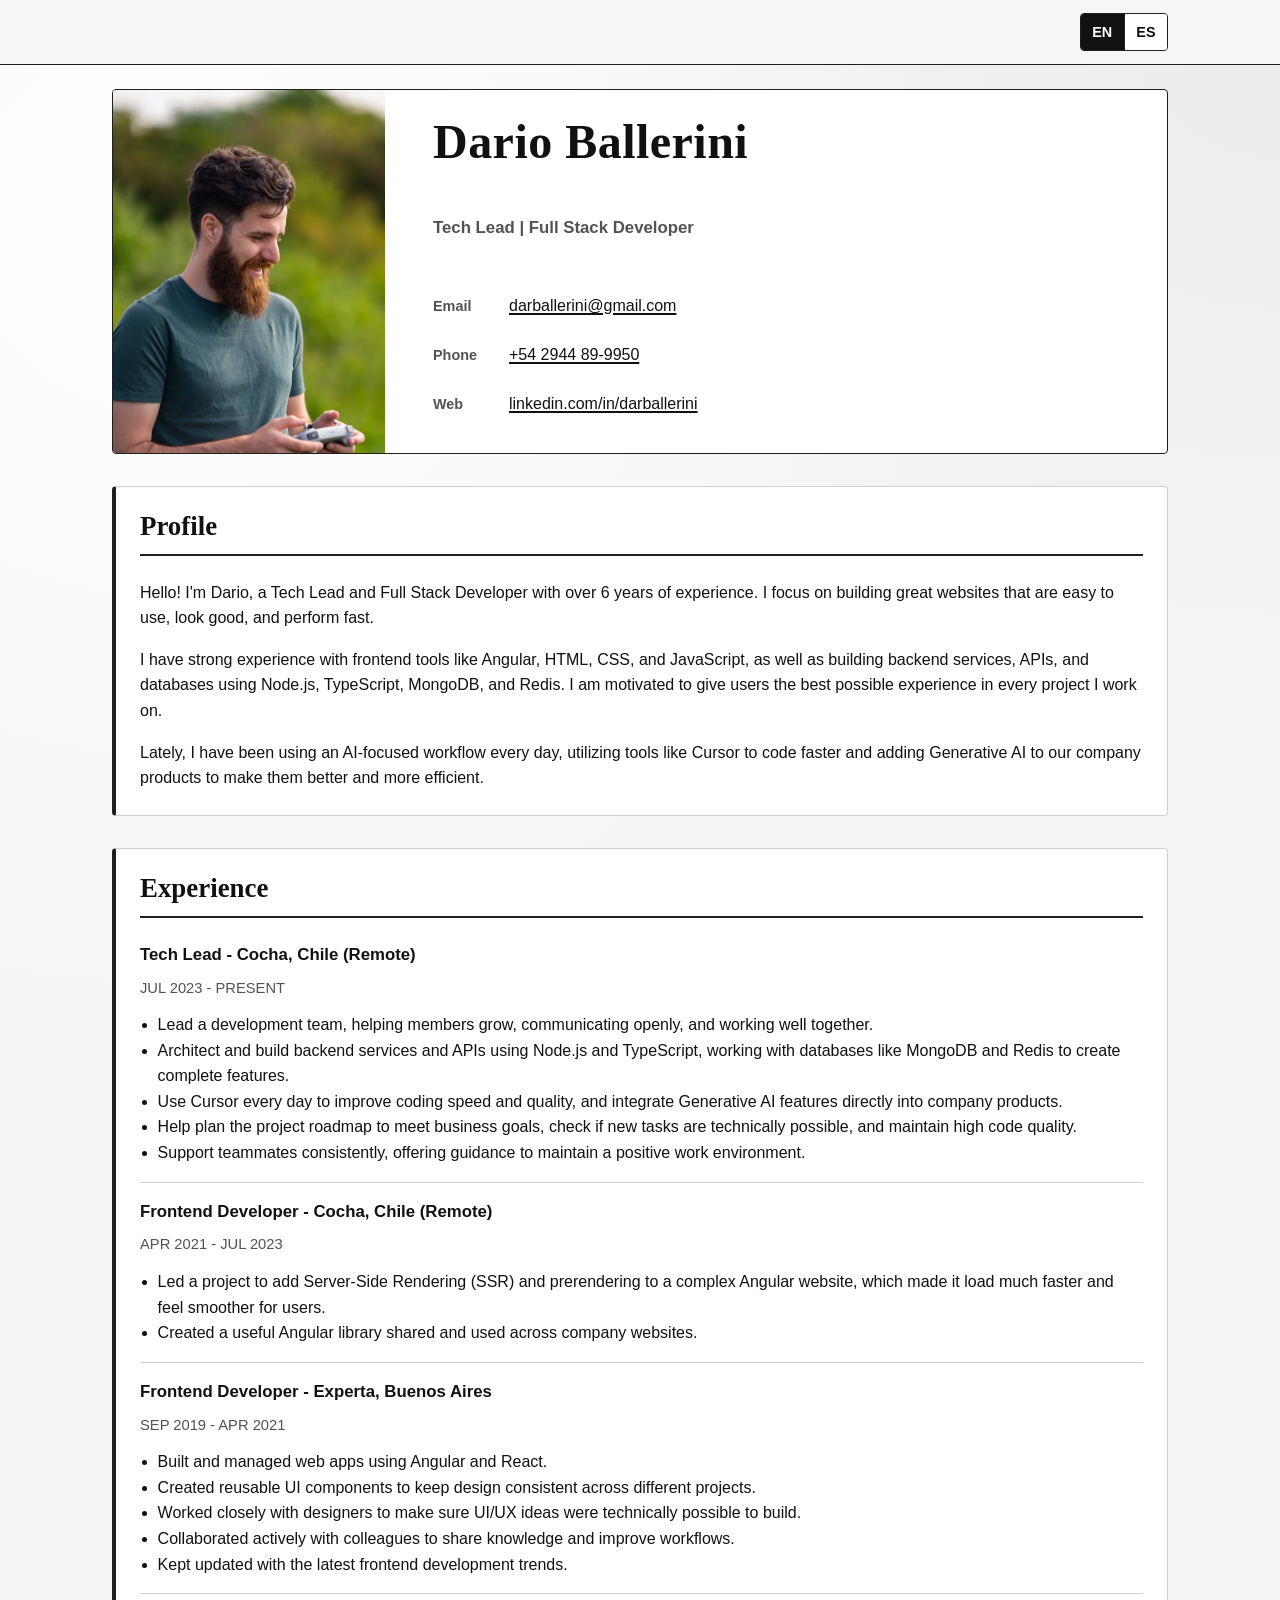
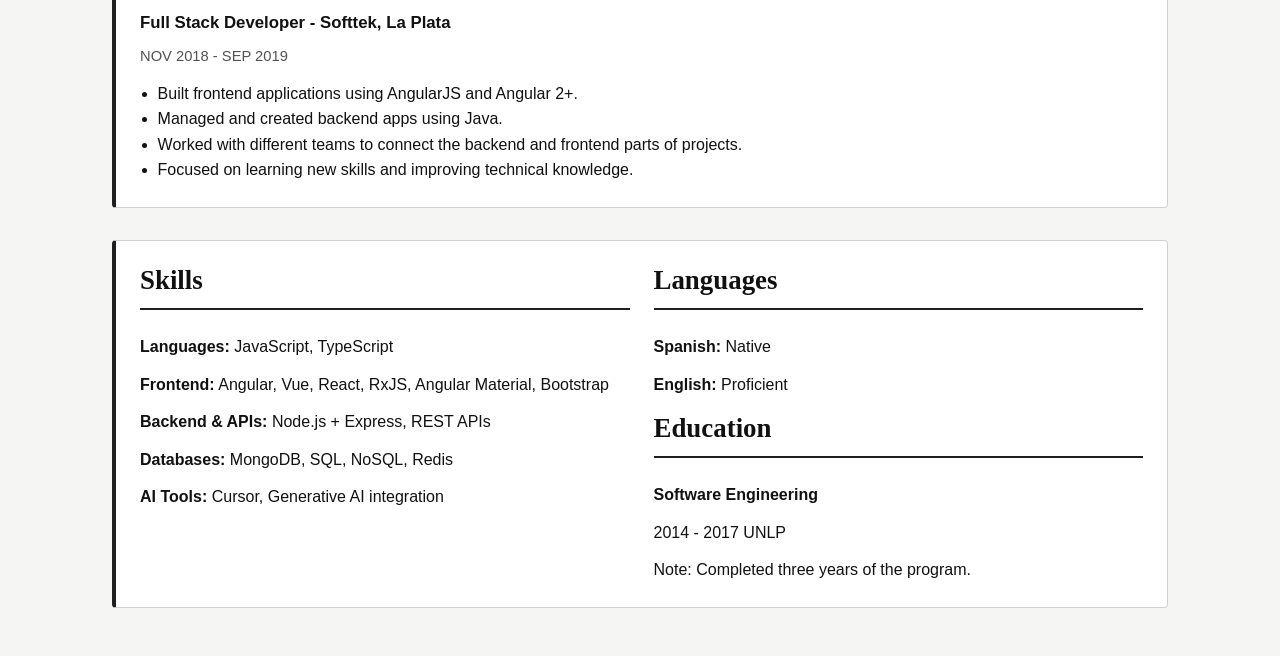
==== index.html @ 8b728a08 "feat: build bilingual resume site" ====
<!doctype html>
<html lang="en">
  <head>
    <meta charset="UTF-8" />
    <meta name="viewport" content="width=device-width, initial-scale=1" />
    <meta
      name="description"
      content="Dario Ballerini - Tech Lead and Full Stack Developer resume in English and Spanish."
    />
    <title>Dario Ballerini - Resume</title>
    <link rel="preload" as="image" href="./GOB04568.webp" type="image/webp" />
    <link rel="stylesheet" href="./styles/base.css" />
    <link rel="stylesheet" href="./styles/layout.css" />
  </head>
  <body>
    <a class="skip-link" href="#main">Skip to content</a>

    <header class="site-header" aria-label="Header">
      <div class="container header-inner">
        <div class="language-switch" role="group" aria-label="Language switch" data-i18n-aria-label="ui.languageSwitch">
          <button type="button" class="lang-btn" data-lang="en" aria-pressed="false">EN</button>
          <button type="button" class="lang-btn" data-lang="es" aria-pressed="false">ES</button>
        </div>
      </div>
    </header>

    <main id="main" class="container page" tabindex="-1">
      <section class="hero" aria-labelledby="hero-name">
        <img
          class="hero-photo"
          src="./GOB04568.webp"
          alt="Portrait of Dario Ballerini"
          width="1088"
          height="1633"
          loading="lazy"
          decoding="async"
        />

        <div class="hero-copy">
          <h1 id="hero-name" data-i18n="hero.name">Dario Ballerini</h1>
          <p class="role" data-i18n="hero.role">Tech Lead | Full Stack Developer</p>
          <ul class="contact-list" aria-label="Contact details">
            <li>
              <span class="label" data-i18n="contact.emailLabel">Email</span>
              <a data-i18n="contact.emailValue" href="mailto:darballerini@gmail.com">darballerini@gmail.com</a>
            </li>
            <li>
              <span class="label" data-i18n="contact.phoneLabel">Phone</span>
              <a data-i18n="contact.phoneValue" href="tel:+542944899950">+54 2944 89-9950</a>
            </li>
            <li>
              <span class="label" data-i18n="contact.webLabel">Web</span>
              <a
                data-i18n="contact.webValue"
                href="https://www.linkedin.com/in/darballerini/"
                target="_blank"
                rel="noreferrer"
              >
                linkedin.com/in/darballerini
              </a>
            </li>
          </ul>
        </div>
      </section>

      <section class="section" aria-labelledby="profile-title">
        <h2 id="profile-title" data-i18n="sections.profile">Profile</h2>
        <div id="profile-content" class="stack"></div>
      </section>

      <section class="section" aria-labelledby="experience-title">
        <h2 id="experience-title" data-i18n="sections.experience">Experience</h2>
        <div id="experience-content" class="stack"></div>
      </section>

      <section class="section two-column" aria-labelledby="skills-title">
        <div>
          <h2 id="skills-title" data-i18n="sections.skills">Skills</h2>
          <div id="skills-content" class="stack compact"></div>
        </div>

        <div class="stack">
          <div>
            <h2 id="languages-title" data-i18n="sections.languages">Languages</h2>
            <div id="languages-content" class="stack compact"></div>
          </div>
          <div>
            <h2 id="education-title" data-i18n="sections.education">Education</h2>
            <div id="education-content" class="stack compact"></div>
          </div>
        </div>
      </section>
    </main>

    <script src="./app.js" defer></script>
  </body>
</html>
---- styles/base.css ----
:root {
  --bg: #f5f5f3;
  --surface: #ffffff;
  --text: #111111;
  --muted: #525252;
  --line: #d0d0d0;
  --line-strong: #1f1f1f;
  --space-1: 0.5rem;
  --space-2: 0.75rem;
  --space-3: 1rem;
  --space-4: 1.5rem;
  --space-5: 2rem;
  --space-6: 3rem;
  --radius: 0.25rem;
  --font-body: "IBM Plex Sans", "Segoe UI", sans-serif;
  --font-head: "Newsreader", Georgia, serif;
}

* {
  box-sizing: border-box;
}

html,
body {
  margin: 0;
  padding: 0;
}

body {
  background:
    radial-gradient(circle at 12% 10%, #ffffff 0%, transparent 35%),
    radial-gradient(circle at 100% 0%, #ececea 0%, transparent 30%),
    var(--bg);
  color: var(--text);
  font-family: var(--font-body);
  line-height: 1.6;
}

h1,
h2,
h3 {
  font-family: var(--font-head);
  line-height: 1.15;
  margin: 0;
}

h1 {
  font-size: clamp(1.85rem, 4vw, 3rem);
  letter-spacing: 0.01em;
}

h2 {
  border-bottom: 2px solid var(--line-strong);
  font-size: clamp(1.25rem, 2.1vw, 1.75rem);
  margin-bottom: var(--space-4);
  padding-bottom: var(--space-2);
}

p {
  margin: 0;
}

ul {
  margin: 0;
  padding-left: 1.1rem;
}

a {
  color: inherit;
  text-decoration-thickness: 2px;
  text-underline-offset: 0.15em;
}

a:focus-visible,
button:focus-visible {
  outline: 3px solid #000;
  outline-offset: 2px;
}

.skip-link {
  background: #fff;
  border: 2px solid #000;
  color: #000;
  left: var(--space-3);
  padding: var(--space-2) var(--space-3);
  position: absolute;
  top: -200px;
  z-index: 100;
}

.skip-link:focus {
  top: var(--space-3);
}
---- styles/layout.css ----
.container {
  margin: 0 auto;
  max-width: 68rem;
  padding: 0 var(--space-3);
}

.site-header {
  backdrop-filter: blur(6px);
  background: color-mix(in oklab, var(--bg) 87%, #fff);
  border-bottom: 1px solid var(--line-strong);
  position: sticky;
  top: 0;
  z-index: 20;
}

.header-inner {
  align-items: center;
  display: flex;
  justify-content: flex-end;
  min-height: 4rem;
}

.brand {
  font-family: var(--font-head);
  font-size: 1.1rem;
  font-weight: 700;
}

.language-switch {
  border: 1px solid var(--line-strong);
  border-radius: var(--radius);
  display: inline-flex;
  overflow: hidden;
}

.lang-btn {
  appearance: none;
  background: #fff;
  border: 0;
  color: var(--text);
  cursor: pointer;
  font-size: 0.9rem;
  font-weight: 700;
  min-height: 2.3rem;
  min-width: 2.7rem;
}

.lang-btn + .lang-btn {
  border-left: 1px solid var(--line-strong);
}

.lang-btn[aria-pressed="true"] {
  background: #111;
  color: #fff;
}

.page {
  display: grid;
  gap: var(--space-5);
  padding-bottom: var(--space-6);
  padding-top: var(--space-4);
}

.hero {
  background: var(--surface);
  border: 1px solid var(--line-strong);
  border-radius: var(--radius);
  display: grid;
  gap: var(--space-4);
  overflow: hidden;
}

.hero-photo {
  aspect-ratio: 3 / 4;
  display: block;
  height: auto;
  max-height: 24rem;
  object-fit: cover;
  object-position: center 20%;
  width: 100%;
}

.hero-copy {
  display: grid;
  gap: var(--space-3);
  padding: var(--space-4);
}

.role {
  color: var(--muted);
  font-size: 1.05rem;
  font-weight: 600;
  margin-top: -0.35rem;
}

.contact-list {
  display: grid;
  gap: var(--space-2);
  list-style: none;
  padding: 0;
}

.contact-list li {
  align-items: baseline;
  column-gap: var(--space-2);
  display: grid;
  grid-template-columns: 4rem 1fr;
}

.label {
  color: var(--muted);
  font-size: 0.9rem;
  font-weight: 600;
}

.section {
  background: var(--surface);
  border: 1px solid var(--line);
  border-left: 4px solid var(--line-strong);
  border-radius: var(--radius);
  padding: var(--space-4);
}

.stack {
  display: grid;
  gap: var(--space-3);
}

.stack.compact {
  gap: var(--space-2);
}

.job {
  border-top: 1px solid var(--line);
  padding-top: var(--space-3);
}

.job:first-child {
  border-top: 0;
  padding-top: 0;
}

.job-header {
  display: grid;
  gap: var(--space-1);
  margin-bottom: var(--space-2);
}

.job-title {
  font-size: 1.05rem;
  font-weight: 700;
}

.job-meta {
  color: var(--muted);
  font-size: 0.92rem;
}

@media (min-width: 48rem) {
  .hero {
    align-items: stretch;
    grid-template-columns: minmax(12rem, 17rem) 1fr;
  }

  .hero-photo {
    height: 100%;
    max-height: none;
  }

  .two-column {
    column-gap: var(--space-4);
    display: grid;
    grid-template-columns: 1fr 1fr;
  }
}
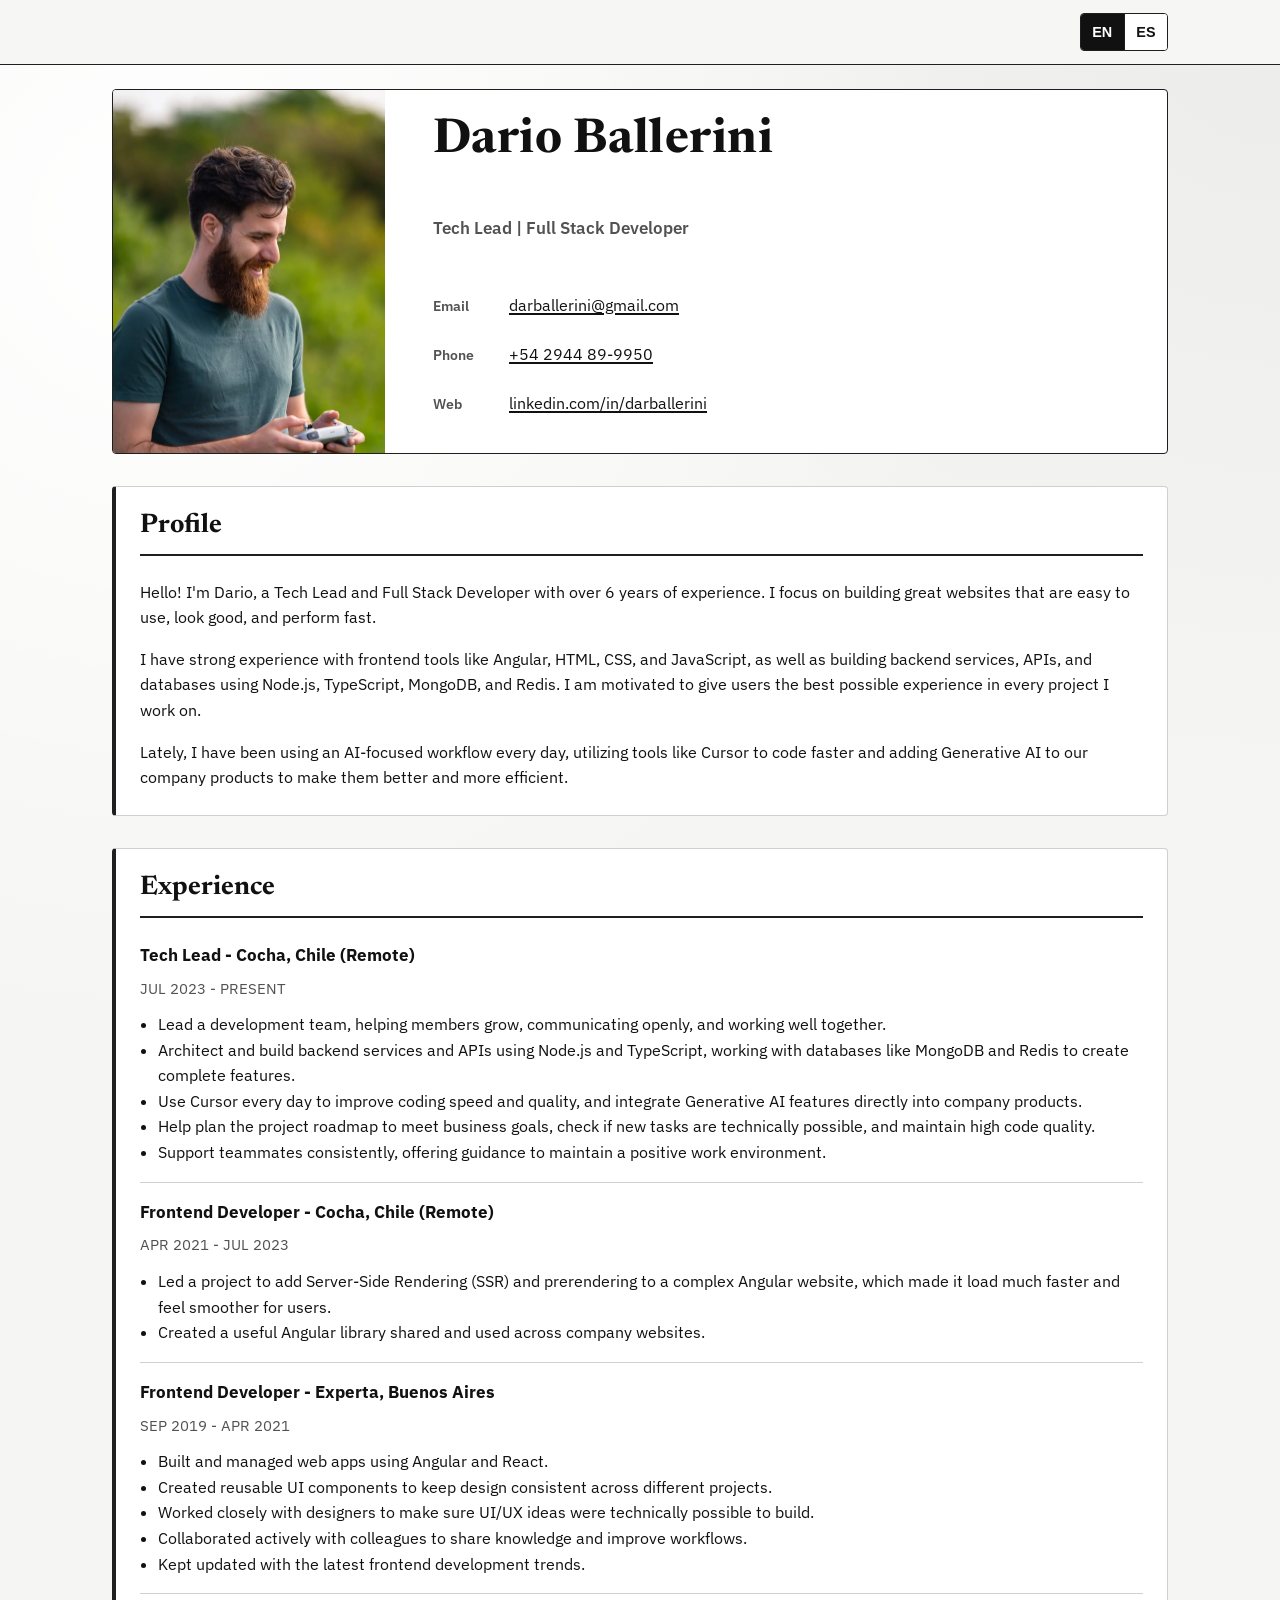
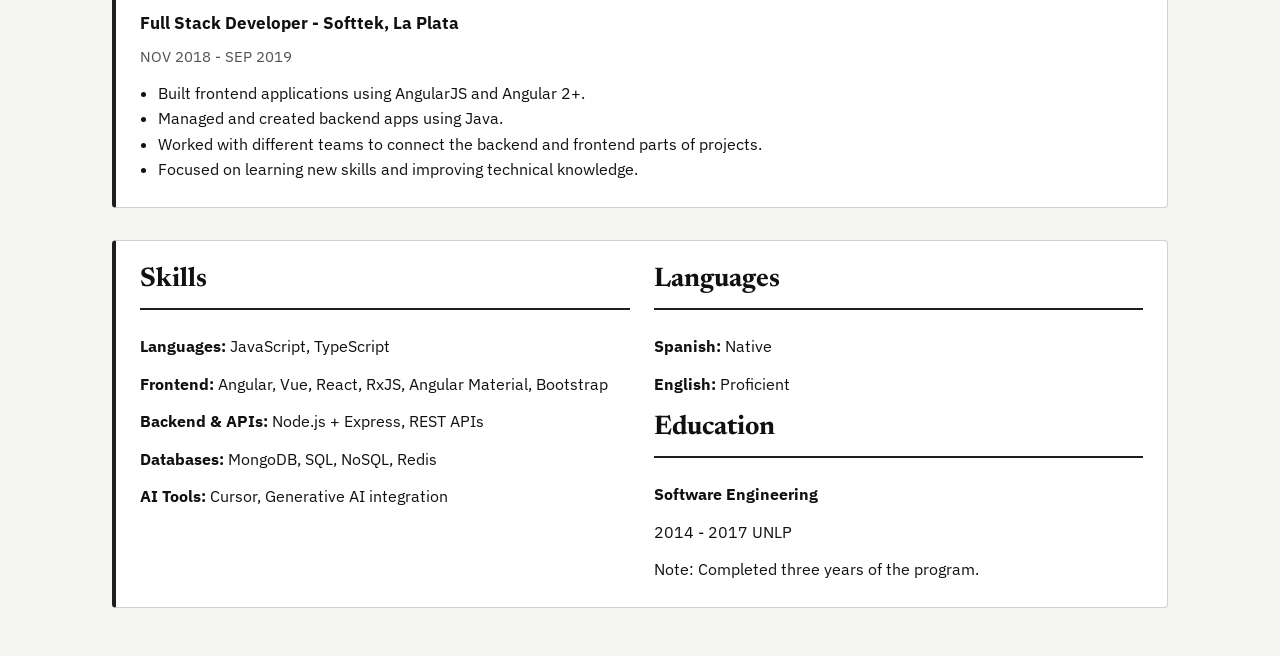
==== commit 534f4cdd: "feat: enhance font loading performance with preconnect and stylesheet links" ====
--- a/index.html
+++ b/index.html
@@ -8,7 +8,17 @@
       content="Dario Ballerini - Tech Lead and Full Stack Developer resume in English and Spanish."
     />
     <title>Dario Ballerini - Resume</title>
+    <link rel="icon" href="./favicon.svg" type="image/svg+xml" />
+    <link rel="icon" href="./favicon-32x32.png" sizes="32x32" />
+    <link rel="icon" href="./favicon-16x16.png" sizes="16x16" />
+    <link rel="apple-touch-icon" href="./apple-touch-icon.png" sizes="180x180" />
     <link rel="preload" as="image" href="./GOB04568.webp" type="image/webp" />
+    <link rel="preconnect" href="https://fonts.googleapis.com" />
+    <link rel="preconnect" href="https://fonts.gstatic.com" crossorigin />
+    <link
+      rel="stylesheet"
+      href="https://fonts.googleapis.com/css2?family=IBM+Plex+Sans:wght@400;600;700&family=Newsreader:opsz,wght@6..72,700&display=swap"
+    />
     <link rel="stylesheet" href="./styles/base.css" />
     <link rel="stylesheet" href="./styles/layout.css" />
   </head>
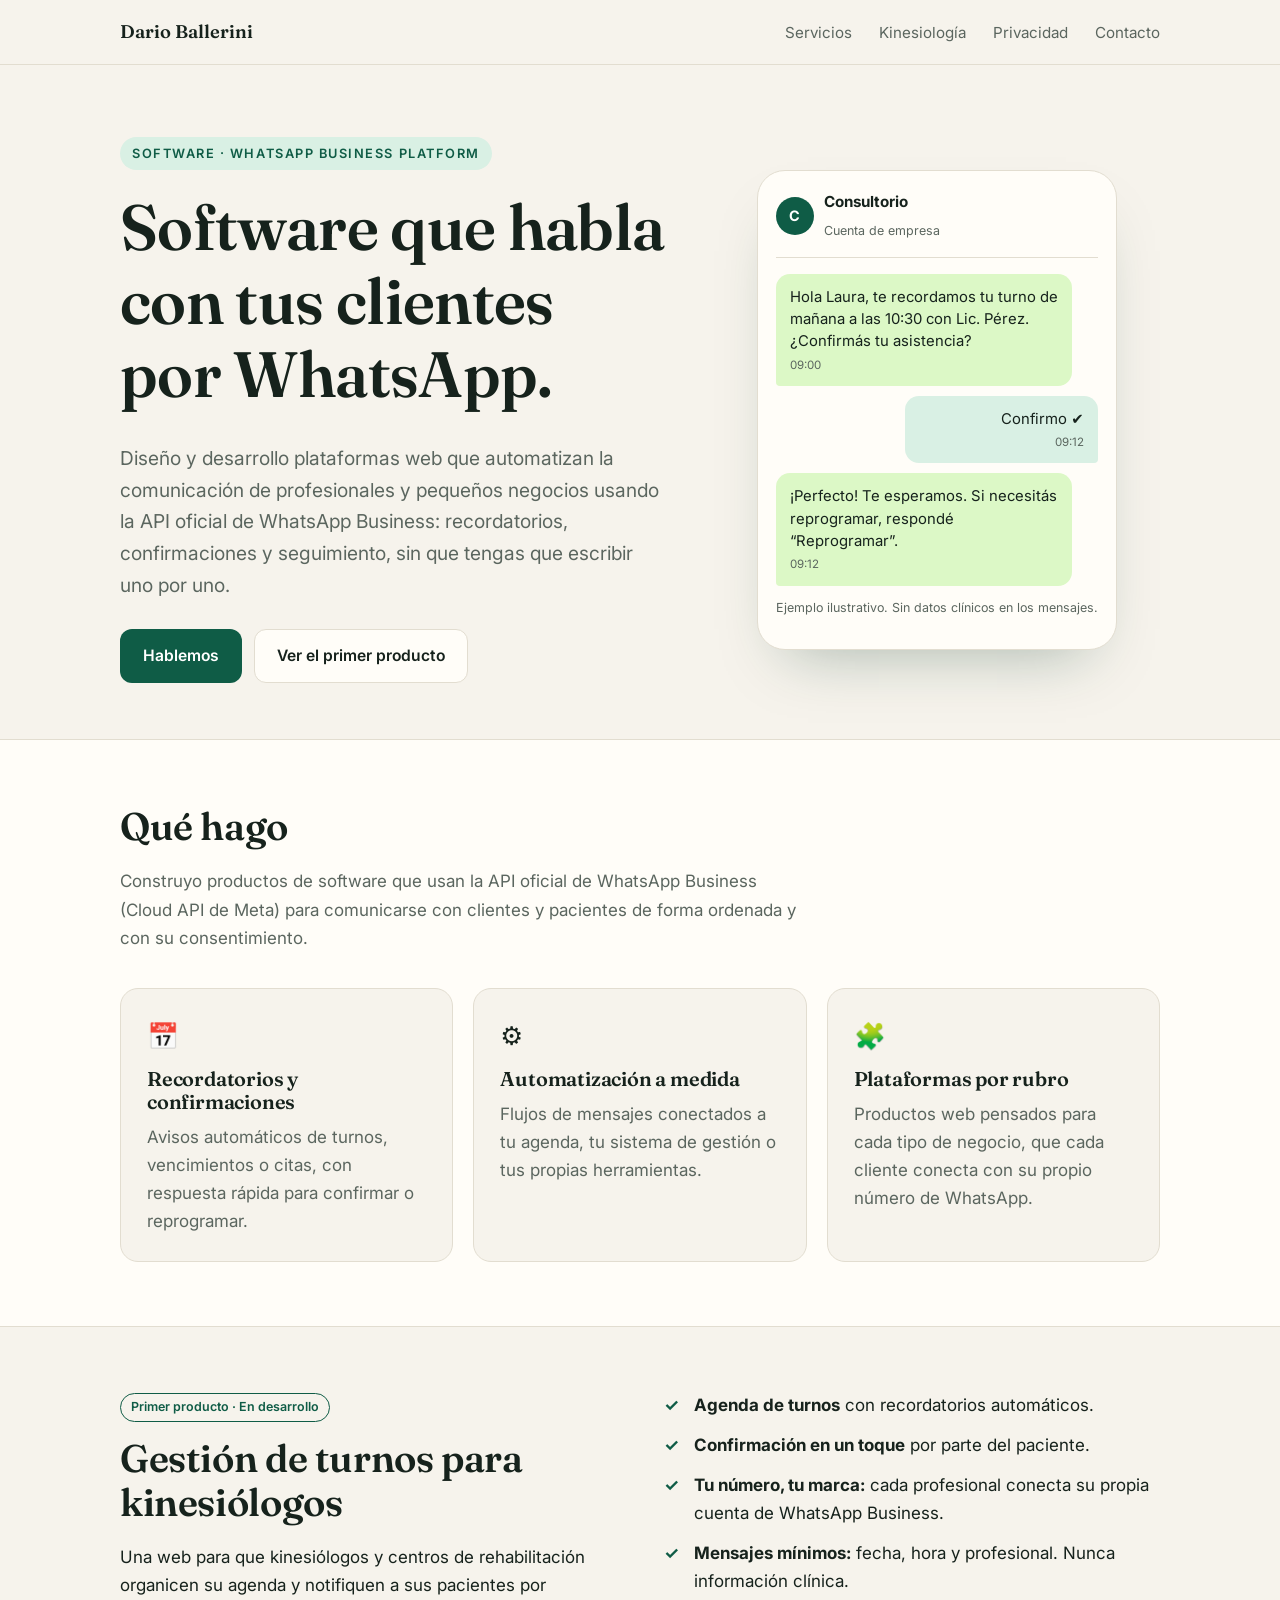
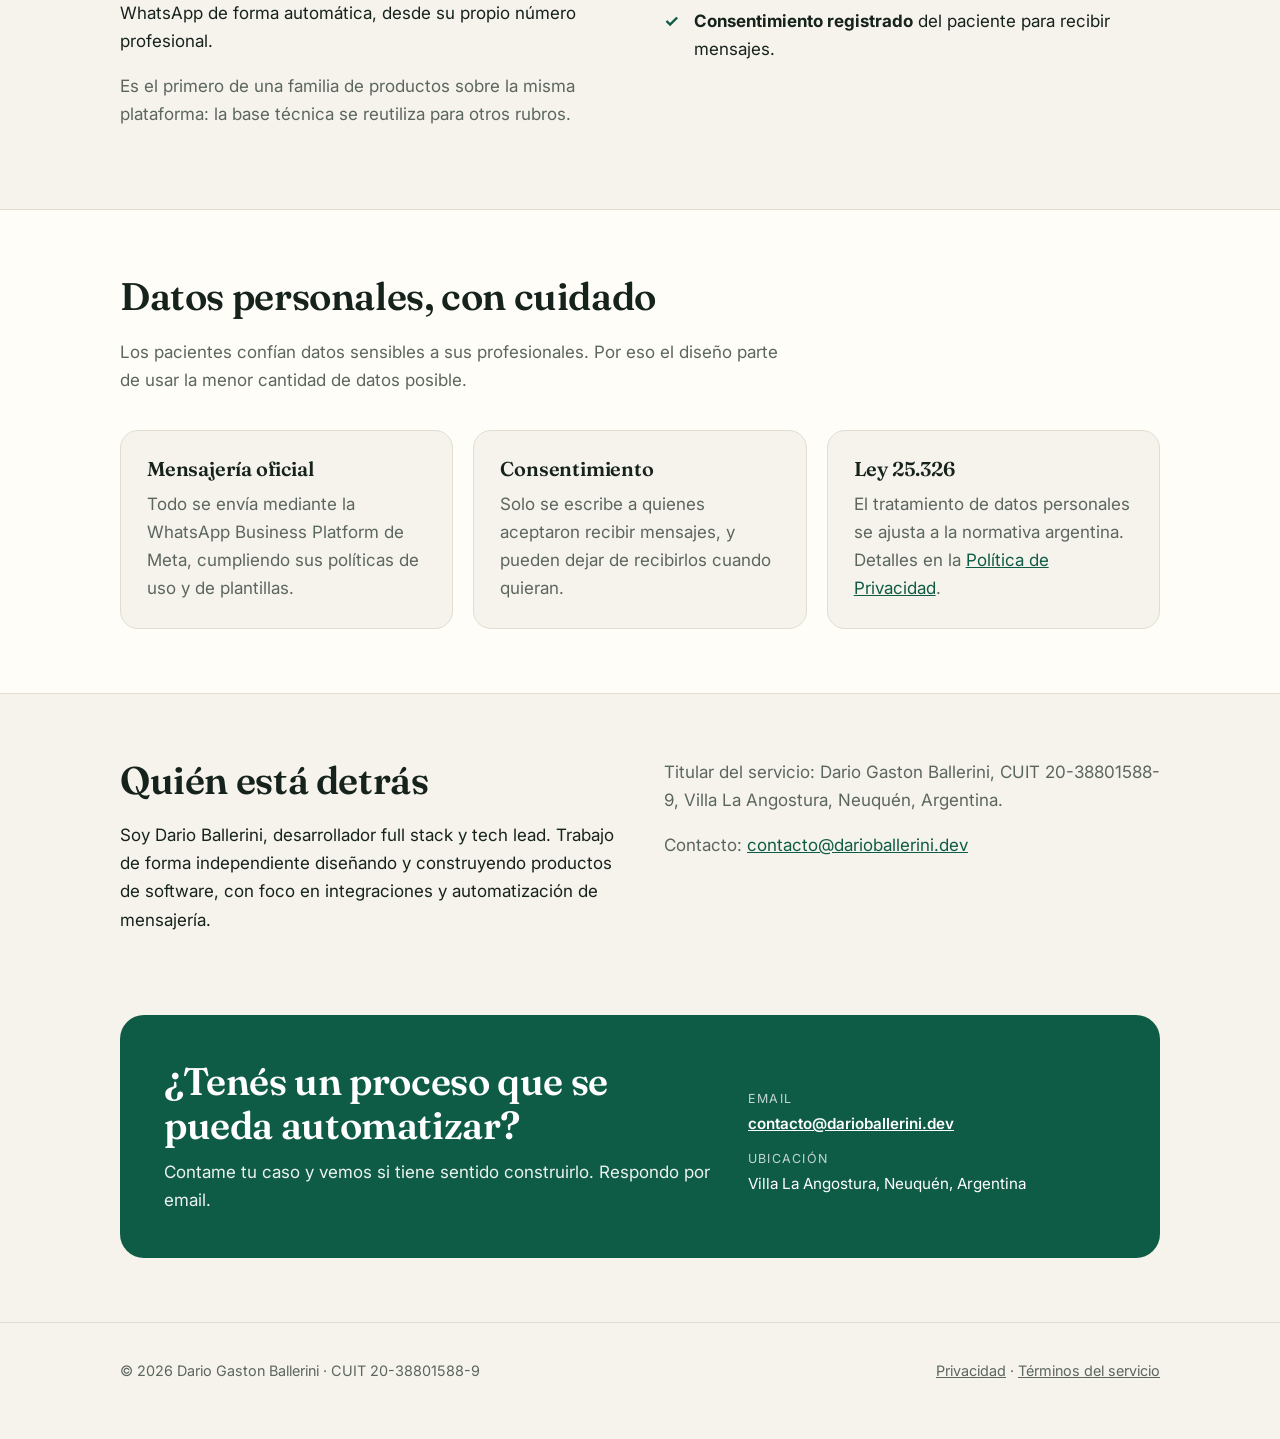
==== commit 223f46ff: "feat: replace CV with business site, privacy policy and terms Spanish landing page for WhatsApp mess" ====
--- a/index.html
+++ b/index.html
@@ -1,107 +1,169 @@
 <!doctype html>
-<html lang="en">
-  <head>
-    <meta charset="UTF-8" />
-    <meta name="viewport" content="width=device-width, initial-scale=1" />
-    <meta
-      name="description"
-      content="Dario Ballerini - Tech Lead and Full Stack Developer resume in English and Spanish."
-    />
-    <title>Dario Ballerini - Resume</title>
-    <link rel="icon" href="./favicon.svg" type="image/svg+xml" />
-    <link rel="icon" href="./favicon-32x32.png" sizes="32x32" />
-    <link rel="icon" href="./favicon-16x16.png" sizes="16x16" />
-    <link rel="apple-touch-icon" href="./apple-touch-icon.png" sizes="180x180" />
-    <link rel="preload" as="image" href="./GOB04568.webp" type="image/webp" />
-    <link rel="preconnect" href="https://fonts.googleapis.com" />
-    <link rel="preconnect" href="https://fonts.gstatic.com" crossorigin />
-    <link
-      rel="stylesheet"
-      href="https://fonts.googleapis.com/css2?family=IBM+Plex+Sans:wght@400;600;700&family=Newsreader:opsz,wght@6..72,700&display=swap"
-    />
-    <link rel="stylesheet" href="./styles/base.css" />
-    <link rel="stylesheet" href="./styles/layout.css" />
-  </head>
-  <body>
-    <a class="skip-link" href="#main">Skip to content</a>
+<html lang="es">
+<head>
+<meta charset="utf-8">
+<meta name="viewport" content="width=device-width, initial-scale=1">
+<title>Dario Ballerini · Software con mensajería de WhatsApp</title>
+<meta name="description" content="Desarrollo de software y automatización con la API oficial de WhatsApp Business para profesionales y empresas: recordatorios, confirmaciones y atención automatizada.">
+<link rel="preconnect" href="https://fonts.googleapis.com">
+<link rel="preconnect" href="https://fonts.gstatic.com" crossorigin>
+<link href="https://fonts.googleapis.com/css2?family=Fraunces:opsz,wght@9..144,500;9..144,600&family=Inter:wght@400;500;600&display=swap" rel="stylesheet">
+<link rel="icon" href="./favicon.svg" type="image/svg+xml">
+<link rel="icon" href="./favicon-32x32.png" sizes="32x32">
+<link rel="apple-touch-icon" href="./apple-touch-icon.png" sizes="180x180">
+<link rel="stylesheet" href="styles.css">
+</head>
+<body>
 
-    <header class="site-header" aria-label="Header">
-      <div class="container header-inner">
-        <div class="language-switch" role="group" aria-label="Language switch" data-i18n-aria-label="ui.languageSwitch">
-          <button type="button" class="lang-btn" data-lang="en" aria-pressed="false">EN</button>
-          <button type="button" class="lang-btn" data-lang="es" aria-pressed="false">ES</button>
+<header class="site">
+  <div class="wrap">
+    <a class="brand" href="#inicio">Dario Ballerini</a>
+    <nav>
+      <a class="hide-sm" href="#servicios">Servicios</a>
+      <a class="hide-sm" href="#kinesiologia">Kinesiología</a>
+      <a class="hide-sm" href="#privacidad">Privacidad</a>
+      <a href="#contacto">Contacto</a>
+    </nav>
+  </div>
+</header>
+
+<main id="inicio">
+
+  <section class="hero">
+    <div class="wrap grid">
+      <div>
+        <span class="eyebrow">Software · WhatsApp Business Platform</span>
+        <h1>Software que habla con tus clientes por WhatsApp.</h1>
+        <p class="lead">Diseño y desarrollo plataformas web que automatizan la comunicación de profesionales y pequeños negocios usando la API oficial de WhatsApp Business: recordatorios, confirmaciones y seguimiento, sin que tengas que escribir uno por uno.</p>
+        <div class="cta">
+          <a class="btn primary" href="#contacto">Hablemos</a>
+          <a class="btn ghost" href="#kinesiologia">Ver el primer producto</a>
         </div>
       </div>
-    </header>
 
-    <main id="main" class="container page" tabindex="-1">
-      <section class="hero" aria-labelledby="hero-name">
-        <img
-          class="hero-photo"
-          src="./GOB04568.webp"
-          alt="Portrait of Dario Ballerini"
-          width="1088"
-          height="1633"
-          loading="lazy"
-          decoding="async"
-        />
+      <div>
+        <div class="phone" aria-label="Ejemplo de recordatorio de turno por WhatsApp">
+          <div class="top">
+            <div class="avatar">C</div>
+            <div><b>Consultorio</b><span>Cuenta de empresa</span></div>
+          </div>
+          <div class="bubble">Hola Laura, te recordamos tu turno de mañana a las 10:30 con Lic. Pérez. ¿Confirmás tu asistencia?<small>09:00</small></div>
+          <div class="bubble me">Confirmo ✔<small>09:12</small></div>
+          <div class="bubble">¡Perfecto! Te esperamos. Si necesitás reprogramar, respondé “Reprogramar”.<small>09:12</small></div>
+          <p class="note">Ejemplo ilustrativo. Sin datos clínicos en los mensajes.</p>
+        </div>
+      </div>
+    </div>
+  </section>
 
-        <div class="hero-copy">
-          <h1 id="hero-name" data-i18n="hero.name">Dario Ballerini</h1>
-          <p class="role" data-i18n="hero.role">Tech Lead | Full Stack Developer</p>
-          <ul class="contact-list" aria-label="Contact details">
-            <li>
-              <span class="label" data-i18n="contact.emailLabel">Email</span>
-              <a data-i18n="contact.emailValue" href="mailto:darballerini@gmail.com">darballerini@gmail.com</a>
-            </li>
-            <li>
-              <span class="label" data-i18n="contact.phoneLabel">Phone</span>
-              <a data-i18n="contact.phoneValue" href="tel:+542944899950">+54 2944 89-9950</a>
-            </li>
-            <li>
-              <span class="label" data-i18n="contact.webLabel">Web</span>
-              <a
-                data-i18n="contact.webValue"
-                href="https://www.linkedin.com/in/darballerini/"
-                target="_blank"
-                rel="noreferrer"
-              >
-                linkedin.com/in/darballerini
-              </a>
-            </li>
-          </ul>
+  <section id="servicios" class="alt">
+    <div class="wrap">
+      <div class="sec-head">
+        <h2>Qué hago</h2>
+        <p>Construyo productos de software que usan la API oficial de WhatsApp Business (Cloud API de Meta) para comunicarse con clientes y pacientes de forma ordenada y con su consentimiento.</p>
+      </div>
+      <div class="cards">
+        <div class="card">
+          <div class="ico">📅</div>
+          <h3>Recordatorios y confirmaciones</h3>
+          <p>Avisos automáticos de turnos, vencimientos o citas, con respuesta rápida para confirmar o reprogramar.</p>
         </div>
-      </section>
+        <div class="card">
+          <div class="ico">⚙️</div>
+          <h3>Automatización a medida</h3>
+          <p>Flujos de mensajes conectados a tu agenda, tu sistema de gestión o tus propias herramientas.</p>
+        </div>
+        <div class="card">
+          <div class="ico">🧩</div>
+          <h3>Plataformas por rubro</h3>
+          <p>Productos web pensados para cada tipo de negocio, que cada cliente conecta con su propio número de WhatsApp.</p>
+        </div>
+      </div>
+    </div>
+  </section>
 
-      <section class="section" aria-labelledby="profile-title">
-        <h2 id="profile-title" data-i18n="sections.profile">Profile</h2>
-        <div id="profile-content" class="stack"></div>
-      </section>
+  <section id="kinesiologia">
+    <div class="wrap two">
+      <div>
+        <span class="tag">Primer producto · En desarrollo</span>
+        <h2>Gestión de turnos para kinesiólogos</h2>
+        <p>Una web para que kinesiólogos y centros de rehabilitación organicen su agenda y notifiquen a sus pacientes por WhatsApp de forma automática, desde su propio número profesional.</p>
+        <p style="color:var(--muted)">Es el primero de una familia de productos sobre la misma plataforma: la base técnica se reutiliza para otros rubros.</p>
+      </div>
+      <div>
+        <ul class="checks">
+          <li><b>Agenda de turnos</b> con recordatorios automáticos.</li>
+          <li><b>Confirmación en un toque</b> por parte del paciente.</li>
+          <li><b>Tu número, tu marca:</b> cada profesional conecta su propia cuenta de WhatsApp Business.</li>
+          <li><b>Mensajes mínimos:</b> fecha, hora y profesional. Nunca información clínica.</li>
+          <li><b>Consentimiento registrado</b> del paciente para recibir mensajes.</li>
+        </ul>
+      </div>
+    </div>
+  </section>
 
-      <section class="section" aria-labelledby="experience-title">
-        <h2 id="experience-title" data-i18n="sections.experience">Experience</h2>
-        <div id="experience-content" class="stack"></div>
-      </section>
+  <section id="privacidad" class="alt">
+    <div class="wrap">
+      <div class="sec-head">
+        <h2>Datos personales, con cuidado</h2>
+        <p>Los pacientes confían datos sensibles a sus profesionales. Por eso el diseño parte de usar la menor cantidad de datos posible.</p>
+      </div>
+      <div class="cards">
+        <div class="card">
+          <h3>Mensajería oficial</h3>
+          <p>Todo se envía mediante la WhatsApp Business Platform de Meta, cumpliendo sus políticas de uso y de plantillas.</p>
+        </div>
+        <div class="card">
+          <h3>Consentimiento</h3>
+          <p>Solo se escribe a quienes aceptaron recibir mensajes, y pueden dejar de recibirlos cuando quieran.</p>
+        </div>
+        <div class="card">
+          <h3>Ley 25.326</h3>
+          <p>El tratamiento de datos personales se ajusta a la normativa argentina. Detalles en la <a href="privacidad.html">Política de Privacidad</a>.</p>
+        </div>
+      </div>
+    </div>
+  </section>
 
-      <section class="section two-column" aria-labelledby="skills-title">
+  <section id="sobre-mi">
+    <div class="wrap two">
+      <div>
+        <h2>Quién está detrás</h2>
+        <p>Soy Dario Ballerini, desarrollador full stack y tech lead. Trabajo de forma independiente diseñando y construyendo productos de software, con foco en integraciones y automatización de mensajería.</p>
+      </div>
+      <div>
+        <p style="color:var(--muted)">Titular del servicio: Dario Gaston Ballerini, CUIT 20-38801588-9, Villa La Angostura, Neuquén, Argentina.</p>
+        <p style="color:var(--muted)">Contacto: <a href="mailto:contacto@darioballerini.dev">contacto@darioballerini.dev</a></p>
+      </div>
+    </div>
+  </section>
+
+  <section id="contacto" style="padding-top:0">
+    <div class="wrap">
+      <div class="contact-box">
         <div>
-          <h2 id="skills-title" data-i18n="sections.skills">Skills</h2>
-          <div id="skills-content" class="stack compact"></div>
+          <h2>¿Tenés un proceso que se pueda automatizar?</h2>
+          <p>Contame tu caso y vemos si tiene sentido construirlo. Respondo por email.</p>
         </div>
+        <dl>
+          <dt>Email</dt>
+          <dd><a href="mailto:contacto@darioballerini.dev">contacto@darioballerini.dev</a></dd>
+          <dt>Ubicación</dt>
+          <dd>Villa La Angostura, Neuquén, Argentina</dd>
+        </dl>
+      </div>
+    </div>
+  </section>
 
-        <div class="stack">
-          <div>
-            <h2 id="languages-title" data-i18n="sections.languages">Languages</h2>
-            <div id="languages-content" class="stack compact"></div>
-          </div>
-          <div>
-            <h2 id="education-title" data-i18n="sections.education">Education</h2>
-            <div id="education-content" class="stack compact"></div>
-          </div>
-        </div>
-      </section>
-    </main>
+</main>
 
-    <script src="./app.js" defer></script>
-  </body>
-</html>+<footer class="site">
+  <div class="wrap">
+    <span>© <span id="y">2026</span> Dario Gaston Ballerini · CUIT 20-38801588-9</span>
+    <span><a href="privacidad.html">Privacidad</a> · <a href="terminos.html">Términos del servicio</a></span>
+  </div>
+</footer>
+
+<script>document.getElementById('y').textContent=new Date().getFullYear();</script>
+</body>
+</html>
--- a/styles.css
+++ b/styles.css
@@ -0,0 +1,112 @@
+:root{
+  --bg:#f6f3ec;
+  --surface:#fffdf8;
+  --ink:#16221c;
+  --muted:#5b665f;
+  --line:#e2ddd0;
+  --accent:#0f5c46;
+  --accent-2:#d9f0e4;
+  --wa:#dcf8c6;
+  --radius:18px;
+  --maxw:1080px;
+}
+@media (prefers-color-scheme: dark){
+  :root{
+    --bg:#0f1512;
+    --surface:#16201b;
+    --ink:#eef2ee;
+    --muted:#a3b0a8;
+    --line:#26332c;
+    --accent:#5fd3a4;
+    --accent-2:#173a2d;
+    --wa:#1f3d2b;
+  }
+}
+*{box-sizing:border-box}
+html{scroll-behavior:smooth}
+body{
+  margin:0;background:var(--bg);color:var(--ink);
+  font-family:'Inter',system-ui,-apple-system,Segoe UI,Roboto,sans-serif;
+  line-height:1.65;font-size:17px;-webkit-font-smoothing:antialiased;
+}
+h1,h2,h3{font-family:'Fraunces',Georgia,serif;font-weight:600;line-height:1.15;letter-spacing:-0.01em;margin:0 0 .5em}
+h1{font-size:clamp(2.4rem,6vw,4rem)}
+h2{font-size:clamp(1.7rem,3.6vw,2.4rem)}
+h3{font-size:1.25rem}
+p{margin:0 0 1em}
+a{color:var(--accent)}
+.wrap{max-width:var(--maxw);margin:0 auto;padding:0 20px}
+
+/* header */
+header.site{position:sticky;top:0;z-index:10;background:color-mix(in srgb,var(--bg) 88%,transparent);backdrop-filter:blur(10px);border-bottom:1px solid var(--line)}
+header.site .wrap{display:flex;align-items:center;justify-content:space-between;height:64px}
+.brand{font-family:'Fraunces',Georgia,serif;font-weight:600;font-size:1.15rem;color:var(--ink);text-decoration:none}
+nav a{color:var(--muted);text-decoration:none;margin-left:22px;font-size:.95rem}
+nav a:hover{color:var(--ink)}
+@media(max-width:640px){nav a.hide-sm{display:none}}
+
+/* hero */
+.hero{padding:72px 0 56px}
+.hero .grid{display:grid;grid-template-columns:1.1fr .9fr;gap:48px;align-items:center}
+@media(max-width:860px){.hero .grid{grid-template-columns:1fr}}
+.eyebrow{display:inline-block;font-size:.8rem;text-transform:uppercase;letter-spacing:.12em;color:var(--accent);background:var(--accent-2);padding:6px 12px;border-radius:999px;margin-bottom:20px;font-weight:600}
+.lead{font-size:1.2rem;color:var(--muted);max-width:34em}
+.cta{display:flex;gap:12px;flex-wrap:wrap;margin-top:28px}
+.btn{display:inline-block;padding:13px 22px;border-radius:12px;text-decoration:none;font-weight:600;font-size:.98rem;border:1px solid transparent}
+.btn.primary{background:var(--accent);color:#fff}
+@media (prefers-color-scheme: dark){.btn.primary{color:#06231a}}
+.btn.ghost{border-color:var(--line);color:var(--ink);background:var(--surface)}
+.btn:hover{filter:brightness(1.06)}
+
+/* phone mock */
+.phone{background:var(--surface);border:1px solid var(--line);border-radius:28px;padding:18px;max-width:360px;margin:0 auto;box-shadow:0 30px 60px -30px rgba(15,60,45,.35)}
+.phone .top{display:flex;align-items:center;gap:10px;padding-bottom:14px;border-bottom:1px solid var(--line);margin-bottom:16px}
+.avatar{width:38px;height:38px;border-radius:50%;background:var(--accent);color:#fff;display:grid;place-items:center;font-weight:700;font-size:.9rem}
+.phone .top b{display:block;font-size:.95rem}
+.phone .top span{font-size:.78rem;color:var(--muted)}
+.bubble{background:var(--wa);border-radius:14px 14px 14px 4px;padding:12px 14px;font-size:.93rem;line-height:1.5;margin-bottom:10px;max-width:92%}
+.bubble.me{background:var(--accent-2);border-radius:14px 14px 4px 14px;margin-left:auto;text-align:right;max-width:60%}
+.bubble small{display:block;color:var(--muted);font-size:.72rem;margin-top:4px}
+.note{font-size:.78rem;color:var(--muted);text-align:center;margin-top:12px}
+
+/* sections */
+section{padding:64px 0}
+section.alt{background:var(--surface);border-top:1px solid var(--line);border-bottom:1px solid var(--line)}
+.sec-head{max-width:40em;margin-bottom:36px}
+.sec-head p{color:var(--muted)}
+.cards{display:grid;grid-template-columns:repeat(3,1fr);gap:20px}
+@media(max-width:860px){.cards{grid-template-columns:1fr}}
+.card{background:var(--surface);border:1px solid var(--line);border-radius:var(--radius);padding:26px}
+section.alt .card{background:var(--bg)}
+.card .ico{font-size:1.6rem;margin-bottom:10px}
+.card p{color:var(--muted);margin:0}
+.two{display:grid;grid-template-columns:1fr 1fr;gap:48px;align-items:start}
+@media(max-width:860px){.two{grid-template-columns:1fr;gap:28px}}
+ul.checks{list-style:none;padding:0;margin:0}
+ul.checks li{padding-left:30px;position:relative;margin-bottom:12px}
+ul.checks li::before{content:"✓";position:absolute;left:0;top:0;color:var(--accent);font-weight:700}
+.tag{display:inline-block;font-size:.78rem;color:var(--accent);border:1px solid var(--accent);padding:3px 10px;border-radius:999px;margin-bottom:14px;font-weight:600}
+
+/* contact */
+.contact-box{background:var(--accent);color:#fff;border-radius:24px;padding:44px;display:grid;grid-template-columns:1.2fr .8fr;gap:32px;align-items:center}
+@media (prefers-color-scheme: dark){.contact-box{color:#06231a}}
+@media(max-width:860px){.contact-box{grid-template-columns:1fr;padding:30px}}
+.contact-box h2{margin-bottom:.3em}
+.contact-box p{opacity:.92;margin:0}
+.contact-box a{color:inherit;font-weight:600}
+.contact-box dl{margin:0;font-size:.95rem}
+.contact-box dt{opacity:.75;font-size:.78rem;text-transform:uppercase;letter-spacing:.1em;margin-top:12px}
+.contact-box dd{margin:2px 0 0}
+
+/* footer */
+footer.site{padding:36px 0 56px;color:var(--muted);font-size:.9rem;border-top:1px solid var(--line)}
+footer.site .wrap{display:flex;flex-wrap:wrap;gap:12px 28px;justify-content:space-between}
+footer.site a{color:var(--muted)}
+
+/* legal pages */
+.legal{padding:56px 0 72px;max-width:760px}
+.legal h1{font-size:clamp(2rem,5vw,2.8rem)}
+.legal h2{font-size:1.4rem;margin-top:2em}
+.legal p,.legal li{color:var(--ink)}
+.legal li{margin-bottom:.4em}
+.legal .meta{color:var(--muted);font-size:.9rem}
